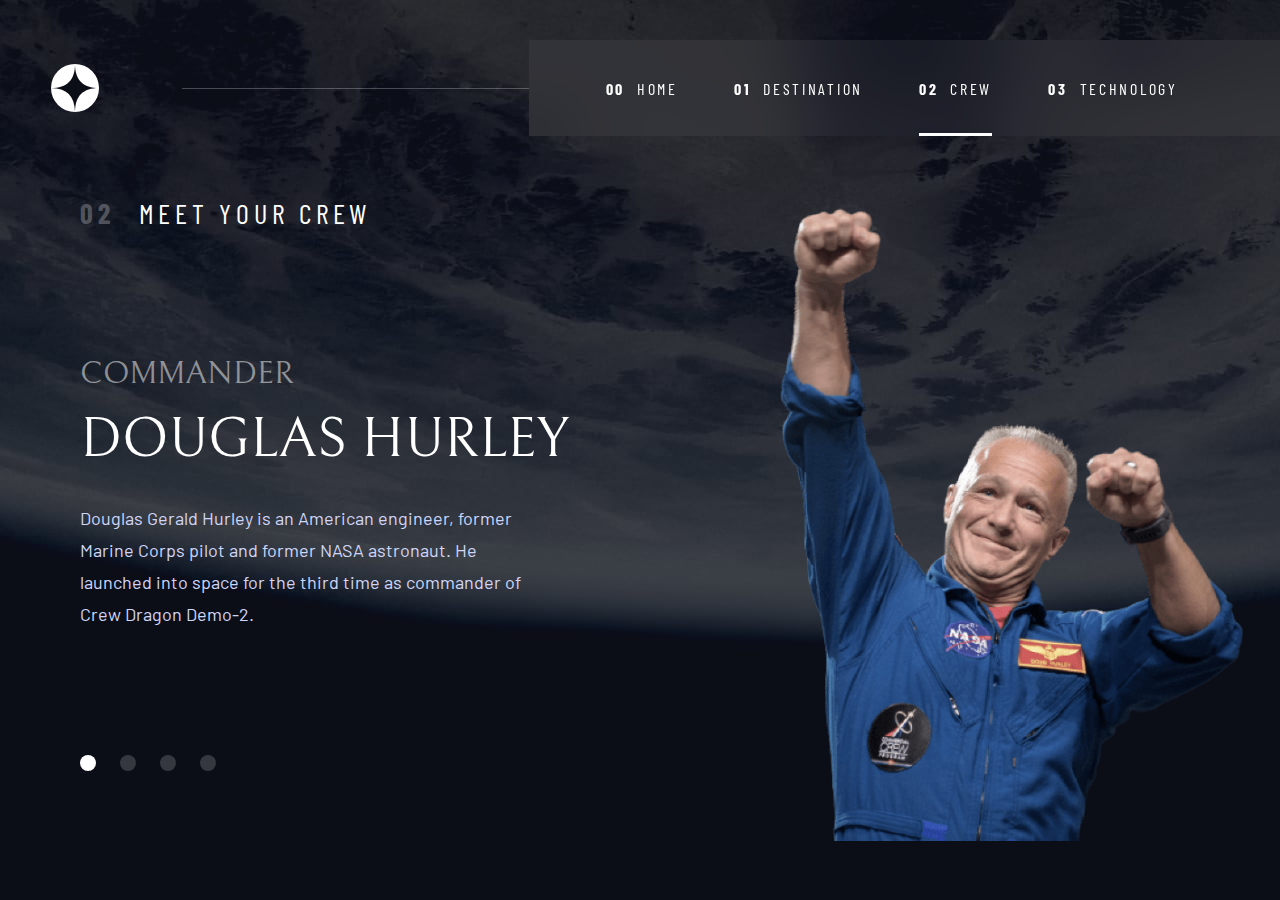
==== crew-commander.html @ 095502a3 "Add crew page" ====
<!DOCTYPE html>
<html lang="en">

<head>
    <meta charset="UTF-8">
    <meta name="viewport" content="width=device-width, initial-scale=1.0">
    <link rel="icon" type="image/x-icon" href="assets/favicon.ico" />
    <title>Space tourism website | Crew</title>
    <link rel="stylesheet" href="styles/crew.css">
</head>

<body>
    <header class="main-header">
        <a href="index.html" class="logo">
            <img src="assets/shared/logo.svg" alt="logo">
        </a>
        <nav class="navbar">
            <ul class="navbar__links nav__text">
                <li class="link"><a href="index.html"><span class="number">00</span>Home</a></li>
                <li class="link"><a href="destination-moon.html"><span class="number">01</span>Destination</a>
                </li>
                <li class="link active"><a href="crew-commander.html"><span class="number">02</span>Crew</a></li>
                <li class="link"><a href="technology-vehicle.html"><span class="number">03</span>Technology</a></li>
            </ul>
            <button class="navbar__btn">
                <img src="assets/shared/icon-hamburger.svg" alt="menu" aria-hidden="true">
            </button>
        </nav>
    </header>
    <main class="main-content">
        <h5 class="heading--5 title"><span class="number">02</span>Meet your crew</h5>
        <img src="assets/crew/image-douglas-hurley.png" alt="moon" class="crew-image">
        <hr class="divider" />
        <nav class="slider-navigation">
            <ul class="slider--1__items">
                <li class="item active"><a href="crew-commander.html"></a></li>
                <li class="item"><a href="crew-specialist.html"></a></li>
                <li class="item"><a href="crew-pilot.html"></a></li>
                <li class="item"><a href="crew-engineer.html"></a></li>
            </ul>
        </nav>
        <section class="crew-info">
            <h4 class="heading--4">Commander</h4>
            <h3 class="heading--3">Douglas Hurley</h3>
            <p>
                Douglas Gerald Hurley is an American engineer, former Marine Corps pilot
                and former NASA astronaut. He launched into space for the third time as
                commander of Crew Dragon Demo-2.
            </p>
    </main>
    </section>
</body>

</html>
---- styles/crew.css ----
/** COLOR **/
/** TYPOGRAPHY **/
/** BREAKPOINTS **/
/* https://piccalil.li/blog/a-modern-css-reset/ */
/* Box sizing rules */
@import url("https://fonts.googleapis.com/css2?family=Barlow&family=Barlow+Condensed&family=Bellefair&display=swap");
*,
*::before,
*::after {
  box-sizing: border-box;
}

/* Remove default margin */
body,
h1,
h2,
h3,
h4,
h5,
p,
figure,
blockquote,
dl,
dd {
  margin: 0;
}

/* Remove list styles on ul, ol elements with a list role, which suggests default styling will be removed */
ul[role=list],
ol[role=list] {
  list-style: none;
}

/* Set core root defaults */
html:focus-within {
  scroll-behavior: smooth;
}

/* Set core body defaults */
body {
  min-height: 100vh;
  text-rendering: optimizeSpeed;
}

/* A elements that don't have a class get default styles */
a:not([class]) {
  -webkit-text-decoration-skip: ink;
          text-decoration-skip-ink: auto;
}

/* Make images easier to work with */
img,
picture {
  max-width: 100%;
  display: block;
}

/* Inherit fonts for inputs and buttons */
input,
button,
textarea,
select {
  font: inherit;
}

/* Remove all animations, transitions and smooth scroll for people that prefer not to see them */
@media (prefers-reduced-motion: reduce) {
  html:focus-within {
    scroll-behavior: auto;
  }
  *,
*::before,
*::after {
    -webkit-animation-duration: 0.01ms !important;
            animation-duration: 0.01ms !important;
    -webkit-animation-iteration-count: 1 !important;
            animation-iteration-count: 1 !important;
    transition-duration: 0.01ms !important;
    scroll-behavior: auto !important;
  }
}
/** Headings **/
h1.heading--1 {
  font-family: "Bellefair", serif;
  font-size: 80px;
}
@media (min-width: 650px) {
  h1.heading--1 {
    font-size: 150px;
  }
}

h2.heading--2 {
  font-family: "Bellefair", serif;
  font-size: 56px;
}
@media (min-width: 650px) {
  h2.heading--2 {
    font-size: 80px;
  }
}
@media (min-width: 1200px) {
  h2.heading--2 {
    font-size: 100px;
  }
}

h3.heading--3 {
  font-family: "Bellefair", serif;
  font-size: 24px;
}
@media (min-width: 650px) {
  h3.heading--3 {
    font-size: 40px;
  }
}
@media (min-width: 1200px) {
  h3.heading--3 {
    font-size: 56px;
  }
}

.heading--4 {
  font-family: "Bellefair", serif;
  font-size: 16px;
}
@media (min-width: 650px) {
  .heading--4 {
    font-size: 24px;
  }
}
@media (min-width: 1200px) {
  .heading--4 {
    font-size: 32px;
  }
}

.heading--5 {
  font-family: "Barlow Condensed", sans-serif;
  font-size: 16px;
  letter-spacing: 2.7px;
}
@media (min-width: 650px) {
  .heading--5 {
    font-size: 20px;
    letter-spacing: 3.5px;
  }
}
@media (min-width: 1200px) {
  .heading--5 {
    font-size: 28px;
    letter-spacing: 4.75px;
  }
}

/** Subheadings **/
h1.subheading--1 {
  font-family: "Bellefair", serif;
  font-size: 28px;
}

h2.subheading--2 {
  font-family: "Barlow Condensed", sans-serif;
  font-size: 14px;
  letter-spacing: 2.35px;
}

/** Other **/
h1, h2, h3, h4, h5 {
  font-weight: 400;
  text-transform: uppercase;
}

.nav__text {
  font-family: "Barlow Condensed", sans-serif;
  font-size: 14px;
  letter-spacing: 2.36px;
  text-transform: uppercase;
}
@media (min-width: 1200px) {
  .nav__text {
    font-size: 16px;
    letter-spacing: 2.7px;
  }
}

p {
  font-family: "Barlow", sans-serif;
  font-size: 15px;
  line-height: 25px;
}
@media (min-width: 650px) {
  p {
    font-size: 16px;
    line-height: 28px;
  }
}
@media (min-width: 1200px) {
  p {
    font-size: 18px;
    line-height: 32px;
  }
}

body {
  background-color: #0B0D17;
  background-position: top center;
  background-size: cover;
  color: #FFFFFF;
  overflow-x: hidden;
}

p {
  word-wrap: break-word;
  color: #D0D6F9;
}

.main-content {
  display: grid;
  text-align: center;
}
@media (min-width: 1200px) {
  .main-content {
    text-align: start;
  }
}

.title {
  color: #FFFFFF;
}
.title .number {
  font-weight: 700;
  margin-right: 16px;
  opacity: 0.25;
}
@media (min-width: 1200px) {
  .title .number {
    margin-right: 24px;
  }
}

.divider {
  width: 100%;
  height: 1px;
  border: none;
  background-color: #383B4B;
}

::-webkit-scrollbar {
  display: none;
}

/** Slider 1 **/
.slider--1__items {
  display: flex;
  justify-content: center;
  align-items: stretch;
  gap: 16px;
  padding: 0;
  margin: 0;
  list-style: none;
  color: #D0D6F9;
}
@media (min-width: 1200px) {
  .slider--1__items {
    justify-content: start;
    gap: 24px;
  }
}

.slider--1__items .item {
  display: flex;
  cursor: pointer;
}
.slider--1__items .item a {
  text-decoration: none;
  width: 10px;
  aspect-ratio: 1;
  border-radius: 50%;
  background-color: rgba(255, 255, 255, 0.175);
}
@media (min-width: 1200px) {
  .slider--1__items .item a {
    width: 16px;
  }
}
.slider--1__items .item a:hover {
  background-color: rgba(255, 255, 255, 0.5);
}
.slider--1__items .item.active a {
  background-color: #FFFFFF;
}

/** Slider 2 **/
.slider--2__items {
  display: flex;
  justify-content: center;
  align-items: center;
  gap: 16px;
  padding: 0;
  margin: 0;
  list-style: none;
  color: #D0D6F9;
}
@media (min-width: 1200px) {
  .slider--2__items {
    flex-direction: column;
    gap: 32px;
  }
}

.slider--2__items .item {
  display: flex;
  cursor: pointer;
}
.slider--2__items .item a {
  display: flex;
  justify-content: center;
  align-items: center;
  text-decoration: none;
  color: #FFFFFF;
  width: 40px;
  aspect-ratio: 1;
  border-radius: 50%;
  border: 1px solid rgba(255, 255, 255, 0.25);
  background-color: transparent;
}
@media (min-width: 650px) {
  .slider--2__items .item a {
    width: 56px;
  }
}
@media (min-width: 1200px) {
  .slider--2__items .item a {
    width: 80px;
  }
}
.slider--2__items .item a:hover {
  border-color: #FFFFFF;
}
.slider--2__items .item.active a {
  color: #0B0D17;
  background-color: #FFFFFF;
}

.main-header {
  display: flex;
  justify-content: space-between;
  align-items: stretch;
}
@media (min-width: 1200px) {
  .main-header {
    padding: 40px 0;
  }
  .main-header::after {
    content: "";
    position: relative;
    align-self: center;
    order: 1;
    top: 0;
    right: -2rem;
    height: 1px;
    width: 100%;
    background: rgba(255, 255, 255, 0.25);
  }
}

.main-header .logo {
  flex-shrink: 0;
  order: 0;
  margin: 24px clamp(24px, 4vw, 64px);
}
.main-header .logo > img {
  width: 36px;
}
@media (min-width: 650px) {
  .main-header .logo > img {
    width: 48px;
  }
}

.navbar {
  order: 2;
  display: flex;
  align-items: stretch;
}
@media (min-width: 650px) {
  .navbar {
    padding-inline: clamp(3rem, 7vw, 7rem);
    background-color: rgba(255, 255, 255, 0.05);
    -webkit-backdrop-filter: blur(32px);
            backdrop-filter: blur(32px);
  }
}
@media (min-width: 1200px) {
  .navbar {
    padding-inline: clamp(3rem, 6vw, 7rem) clamp(3rem, 8vw, 7rem);
  }
}

.navbar__links {
  display: none;
  list-style: none;
  margin: 0;
  padding: 0;
}
@media (min-width: 650px) {
  .navbar__links {
    display: flex;
    justify-content: center;
    align-items: stretch;
    gap: clamp(1.5rem, 5vw, 3.5rem);
  }
}

.navbar__links .link {
  display: flex;
  align-items: stretch;
  padding-top: 3px;
  border-bottom: 3px solid transparent;
}
.navbar__links .link a {
  display: flex;
  align-items: center;
  text-decoration: none;
  color: inherit;
}
.navbar__links .link a .number {
  font-weight: 700;
  margin-right: 12px;
}
@media (min-width: 650px) {
  .navbar__links .link a .number {
    display: none;
  }
}
@media (min-width: 1200px) {
  .navbar__links .link a .number {
    display: inline;
  }
}
.navbar__links .link:hover {
  border-bottom-color: rgba(255, 255, 255, 0.5);
}
.navbar__links .link.active {
  border-bottom-color: #FFFFFF;
}

.navbar__btn {
  margin: 16px;
  padding: 8px;
  background-color: transparent;
  border: none;
  cursor: pointer;
}
@media (min-width: 650px) {
  .navbar__btn {
    display: none;
  }
}
.navbar__btn img {
  width: 24px;
}

body {
  background-image: url("../assets/crew/background-crew-mobile.jpg");
}
@media (min-width: 650px) {
  body {
    background-image: url("../assets/crew/background-crew-tablet.jpg");
  }
}
@media (min-width: 1200px) {
  body {
    background-image: url("../assets/crew/background-crew-desktop.jpg");
  }
}

.main-content {
  grid-template-columns: 1fr;
  justify-items: center;
  padding-inline: 24px;
}
@media (min-width: 650px) {
  .main-content {
    padding-inline: 36px;
  }
}
@media (min-width: 1200px) {
  .main-content {
    grid-template-areas: "title img" "content img" "nav img";
    grid-template-columns: 8fr 6fr;
    grid-column-gap: 80px;
    justify-items: start;
    margin: auto;
    padding-left: 80px;
    max-width: 1280px;
  }
}

.title {
  margin-bottom: 32px;
}
@media (min-width: 650px) {
  .title {
    order: 1;
    justify-self: self-start;
    margin-block: 40px 60px;
  }
}
@media (min-width: 1200px) {
  .title {
    margin-block: 20px 80px;
    grid-area: title;
  }
}

.crew-image {
  width: 180px;
  flex-grow: 0;
}
@media (min-width: 650px) {
  .crew-image {
    order: 4;
    width: 450px;
  }
}
@media (min-width: 1200px) {
  .crew-image {
    margin-top: 32px;
    width: 560px;
    justify-self: end;
    align-self: end;
    grid-area: img;
  }
}

.slider-navigation {
  margin-block: 32px;
}
@media (min-width: 650px) {
  .slider-navigation {
    order: 3;
    margin-block: 40px;
  }
}
@media (min-width: 1200px) {
  .slider-navigation {
    width: 400px;
    margin-block: 80px 24px;
    grid-area: nav;
  }
}

@media (min-width: 650px) {
  .crew-info {
    padding-inline: 119px;
  }
}
@media (min-width: 1200px) {
  .crew-info {
    padding-inline: 0;
  }
}
.crew-info h4 {
  color: rgba(255, 255, 255, 0.5);
  margin-bottom: 8px;
}
@media (min-width: 1200px) {
  .crew-info h4 {
    margin-bottom: 15px;
  }
}
.crew-info h3 {
  margin-bottom: 16px;
}
@media (min-width: 1200px) {
  .crew-info h3 {
    margin-bottom: 30px;
  }
}
@media (min-width: 650px) {
  .crew-info {
    order: 2;
  }
}
@media (min-width: 1200px) {
  .crew-info {
    grid-area: content;
  }
  .crew-info p {
    max-width: 450px;
  }
}

.divider {
  margin: 0;
}
@media (min-width: 650px) {
  .divider {
    display: none;
  }
}
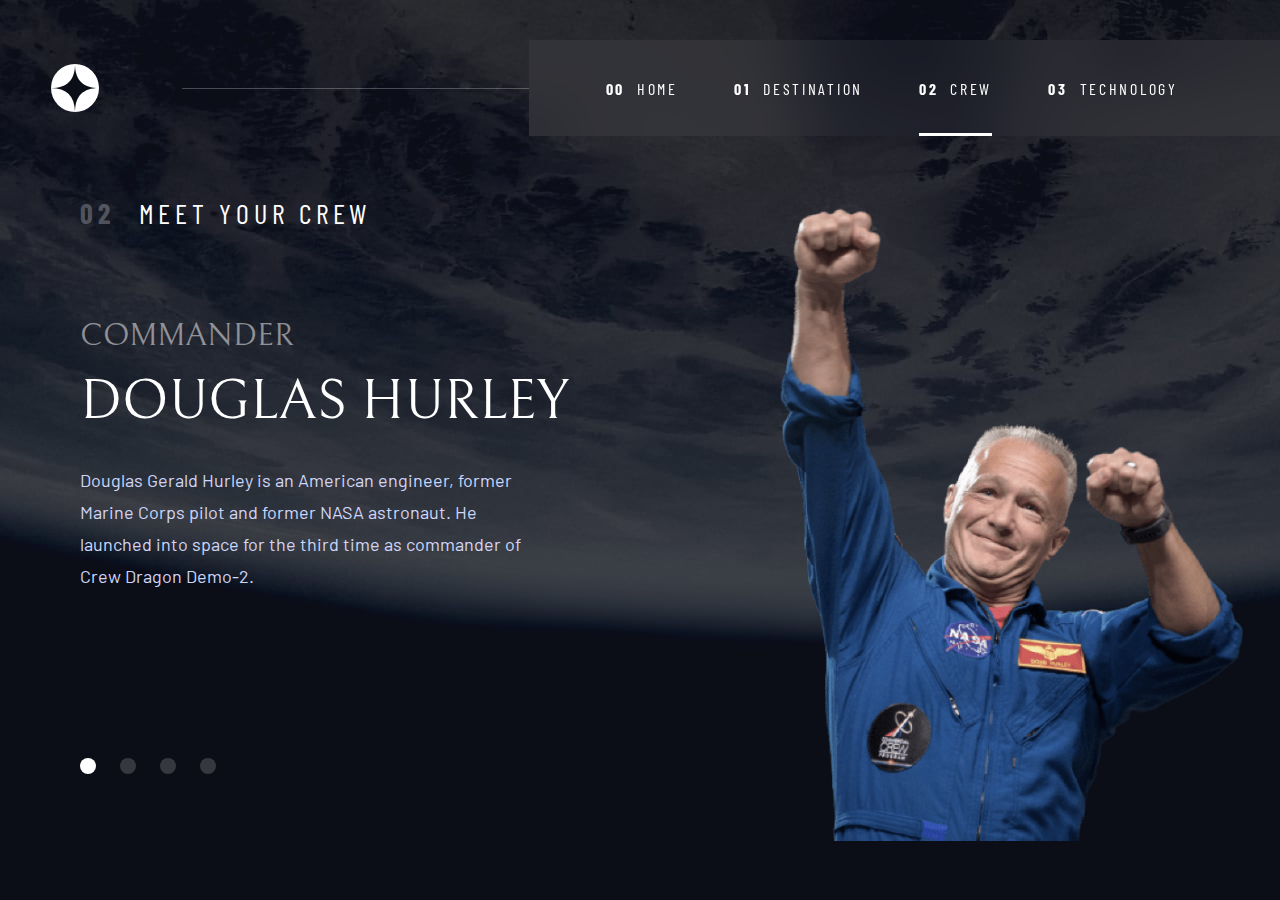
==== commit 74e4a8b6: "Add CSS-only sidenav for mobile devices" ====
--- a/crew-commander.html
+++ b/crew-commander.html
@@ -15,21 +15,27 @@
             <img src="assets/shared/logo.svg" alt="logo">
         </a>
         <nav class="navbar">
+            <div class="navbar__toggle">
+                <input type="checkbox" checked="false" />
+                <span class="hamburger"></span>
+                <ul class="sidebar__links nav__text">
+                    <li class="link"><a href="index.html"><span class="number">00</span>Home</a></li>
+                    <li class="link"><a href="destination-moon.html"><span class="number">01</span>Destination</a></li>
+                    <li class="link active"><a href="crew-commander.html"><span class="number">02</span>Crew</a></li>
+                    <li class="link"><a href="technology-vehicle.html"><span class="number">03</span>Technology</a></li>
+                </ul>
+            </div>
             <ul class="navbar__links nav__text">
                 <li class="link"><a href="index.html"><span class="number">00</span>Home</a></li>
-                <li class="link"><a href="destination-moon.html"><span class="number">01</span>Destination</a>
-                </li>
+                <li class="link"><a href="destination-moon.html"><span class="number">01</span>Destination</a></li>
                 <li class="link active"><a href="crew-commander.html"><span class="number">02</span>Crew</a></li>
                 <li class="link"><a href="technology-vehicle.html"><span class="number">03</span>Technology</a></li>
             </ul>
-            <button class="navbar__btn">
-                <img src="assets/shared/icon-hamburger.svg" alt="menu" aria-hidden="true">
-            </button>
         </nav>
     </header>
     <main class="main-content">
         <h5 class="heading--5 title"><span class="number">02</span>Meet your crew</h5>
-        <img src="assets/crew/image-douglas-hurley.png" alt="moon" class="crew-image">
+        <img src="assets/crew/image-douglas-hurley.png" alt="Douglas Hurley" class="crew-image">
         <hr class="divider" />
         <nav class="slider-navigation">
             <ul class="slider--1__items">
@@ -47,8 +53,8 @@
                 and former NASA astronaut. He launched into space for the third time as
                 commander of Crew Dragon Demo-2.
             </p>
+        </section>
     </main>
-    </section>
 </body>
 
 </html>--- a/styles/crew.css
+++ b/styles/crew.css
@@ -227,6 +227,18 @@
 
 .title {
   color: #FFFFFF;
+  margin-bottom: 32px;
+}
+@media (min-width: 650px) {
+  .title {
+    justify-self: self-start;
+    margin-block: 40px 60px;
+  }
+}
+@media (min-width: 1200px) {
+  .title {
+    margin-block: 20px 80px;
+  }
 }
 .title .number {
   font-weight: 700;
@@ -446,20 +458,81 @@
   border-bottom-color: #FFFFFF;
 }
 
-.navbar__btn {
-  margin: 16px;
-  padding: 8px;
-  background-color: transparent;
-  border: none;
+.navbar__toggle {
+  width: 24px;
+  position: relative;
+  display: flex;
+  margin: 30px;
   cursor: pointer;
-}
-@media (min-width: 650px) {
-  .navbar__btn {
+  /*
+  * And let's slide it in from the left
+  */
+}
+@media (min-width: 650px) {
+  .navbar__toggle {
     display: none;
   }
 }
-.navbar__btn img {
+.navbar__toggle input[type=checkbox] {
+  position: absolute;
+  top: 0;
+  left: 0;
   width: 24px;
+  height: 24px;
+  margin: 0;
+  opacity: 0;
+  z-index: 2;
+}
+.navbar__toggle .hamburger {
+  position: absolute;
+  top: 0;
+  left: 0;
+  background-image: url("../../assets/shared/icon-close.svg");
+  width: 24px;
+  height: 24px;
+  background-repeat: no-repeat;
+  pointer-events: none;
+  z-index: 2;
+}
+.navbar__toggle input[type=checkbox]:checked ~ .hamburger {
+  background-image: url("../../assets/shared/icon-hamburger.svg");
+}
+.navbar__toggle .sidebar__links {
+  position: absolute;
+  width: 250px;
+  margin: -100px 0 0 56px;
+  height: calc(100vh + 100px);
+  padding: 50px 4px;
+  padding-top: 160px;
+  z-index: 1;
+  background: rgba(255, 255, 255, 0.04);
+  -webkit-backdrop-filter: blur(32px);
+          backdrop-filter: blur(32px);
+  list-style-type: none;
+  -webkit-font-smoothing: antialiased;
+  transform-origin: 0% 0%;
+  transform: translate(-100%, 0);
+  transition: transform 0.5s cubic-bezier(0.77, 0.2, 0.05, 1);
+}
+.navbar__toggle .sidebar__links .link a {
+  display: block;
+  padding: 10px 20px;
+  border-right: 2px solid transparent;
+  text-decoration: none;
+  color: #FFFFFF;
+}
+.navbar__toggle .sidebar__links .link a a:hover {
+  border-right-color: rgba(255, 255, 255, 0.5);
+}
+.navbar__toggle .sidebar__links .link a .number {
+  font-weight: 700;
+  margin-right: 12px;
+}
+.navbar__toggle .sidebar__links .link.active a {
+  border-right-color: #FFFFFF;
+}
+.navbar__toggle input:checked ~ ul {
+  transform: none;
 }
 
 body {
@@ -498,19 +571,13 @@
   }
 }
 
-.title {
-  margin-bottom: 32px;
-}
 @media (min-width: 650px) {
   .title {
     order: 1;
-    justify-self: self-start;
-    margin-block: 40px 60px;
   }
 }
 @media (min-width: 1200px) {
   .title {
-    margin-block: 20px 80px;
     grid-area: title;
   }
 }
@@ -534,6 +601,19 @@
     grid-area: img;
   }
 }
+.crew-image.crew-specialist__image {
+  width: 150px;
+}
+@media (min-width: 650px) {
+  .crew-image.crew-specialist__image {
+    width: 360px;
+  }
+}
+@media (min-width: 1200px) {
+  .crew-image.crew-specialist__image {
+    width: 450px;
+  }
+}
 
 .slider-navigation {
   margin-block: 32px;
@@ -547,7 +627,7 @@
 @media (min-width: 1200px) {
   .slider-navigation {
     width: 400px;
-    margin-block: 80px 24px;
+    margin-block: 160px 60px;
     grid-area: nav;
   }
 }
@@ -579,10 +659,16 @@
     margin-bottom: 30px;
   }
 }
+.crew-info p {
+  margin-bottom: 40px;
+}
 @media (min-width: 650px) {
   .crew-info {
     order: 2;
   }
+  .crew-info p {
+    margin-bottom: 0;
+  }
 }
 @media (min-width: 1200px) {
   .crew-info {
